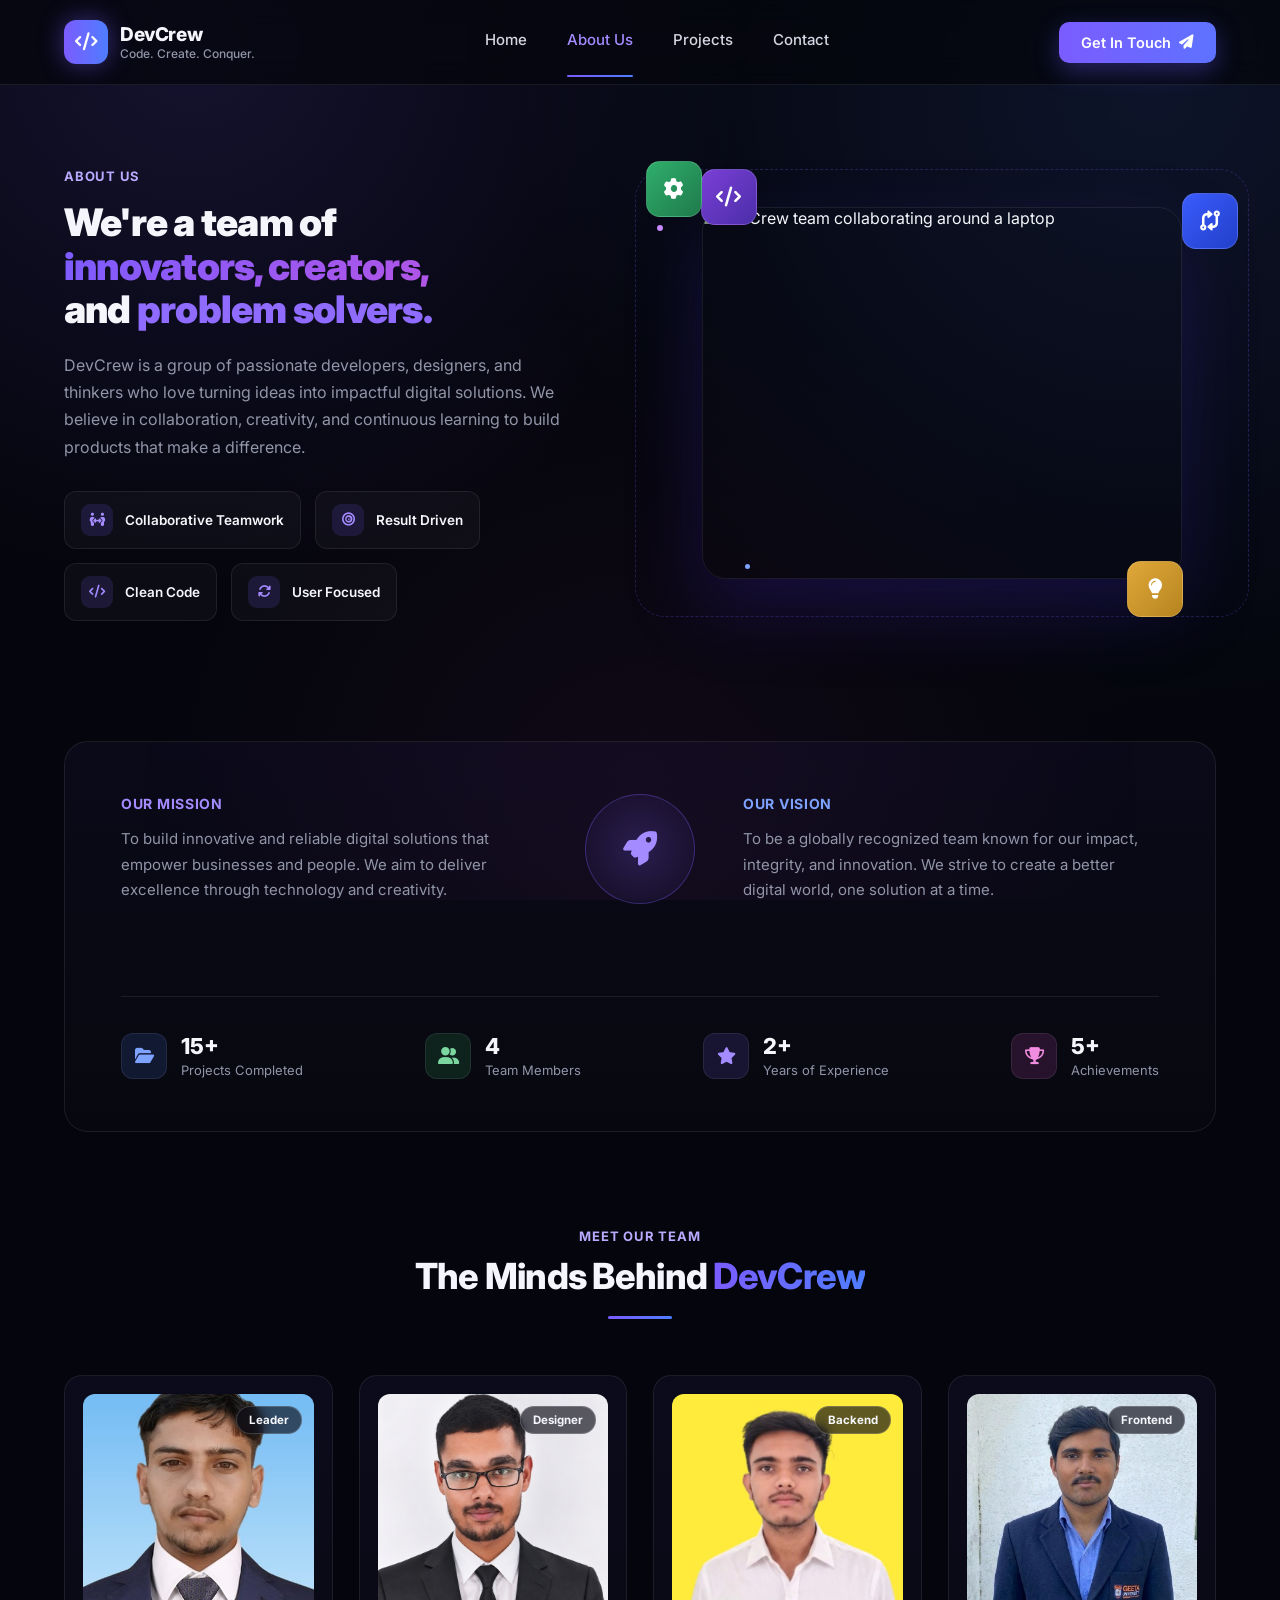
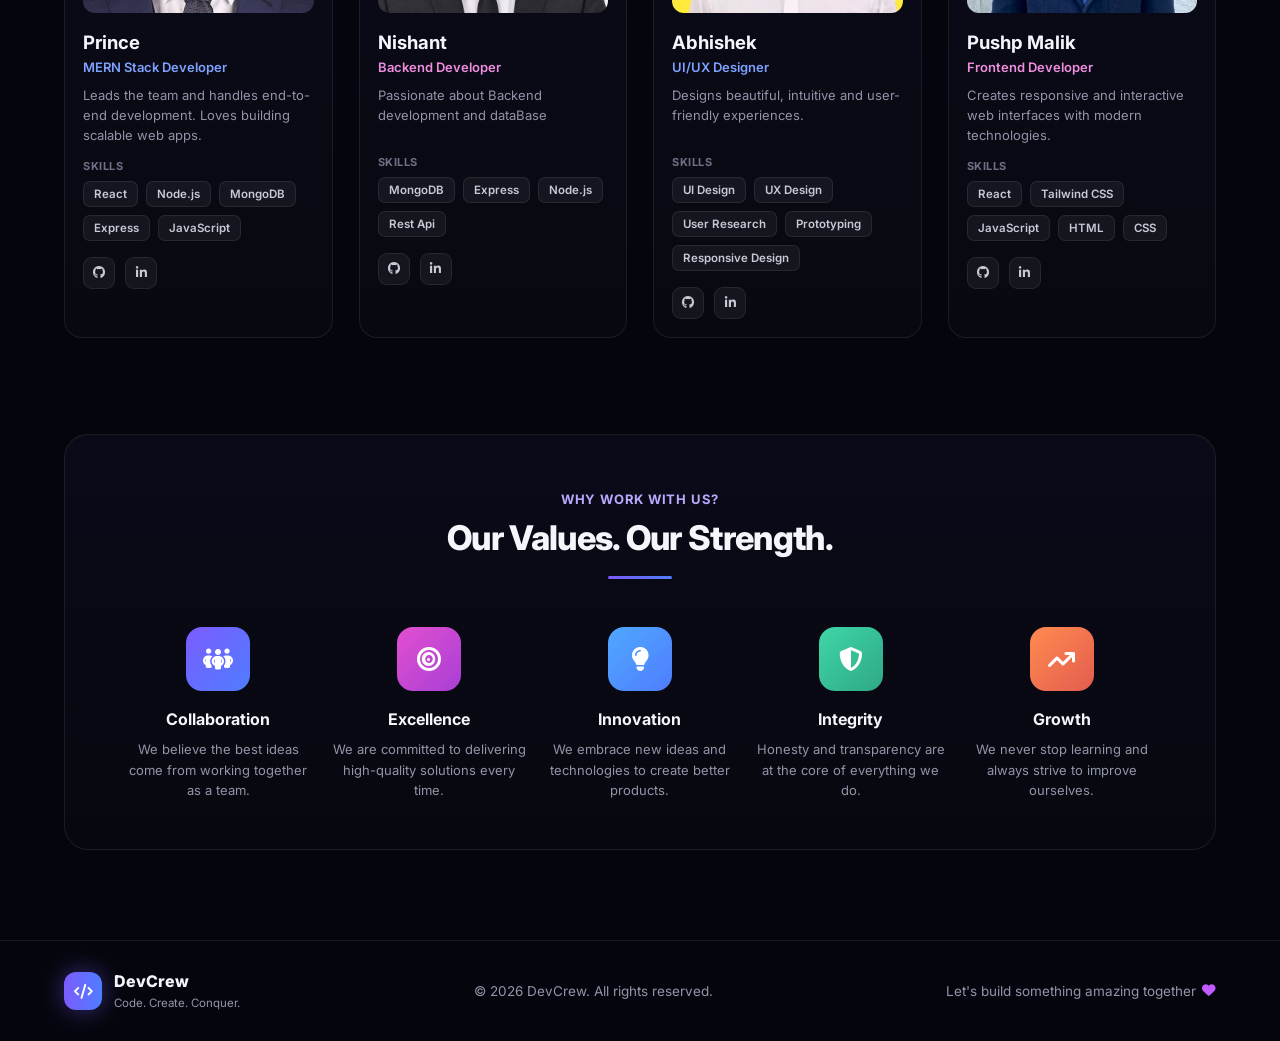
==== pages/about.html @ 52e46290 "about page" ====
<!DOCTYPE html>
<html lang="en">

<head>
    <meta charset="UTF-8">
    <meta name="viewport" content="width=device-width, initial-scale=1.0">
    <title>About Us — DevCrew</title>
    <link rel="preconnect" href="https://fonts.googleapis.com">
    <link href="https://fonts.googleapis.com/css2?family=Inter:wght@400;500;600;700;800;900&display=swap"
        rel="stylesheet">
    <link rel="stylesheet" href="https://cdnjs.cloudflare.com/ajax/libs/font-awesome/6.5.1/css/all.min.css">
    <link rel="stylesheet" href="../css/about.css">
</head>

<body>

    <header id="siteHeader">
        <div class="nav">
            <div class="brand">
                <div class="brand-icon"><i class="fa-solid fa-code"></i></div>
                <div class="brand-text">
                    <h1>DevCrew</h1>
                    <span>Code. Create. Conquer.</span>
                </div>
            </div>

            <nav class="nav-links" id="navLinks">
                <a href="/">Home</a>
                <a href="./about.html" class="active">About Us</a>
                <a href="./project.html">Projects</a>
                <a href="./contact.html">Contact</a>
            </nav>

            <button class="btn btn-primary desktop-cta">Get In Touch <i class="fa-solid fa-paper-plane"></i></button>
            <button class="nav-toggle" id="navToggle" aria-label="Toggle navigation" aria-expanded="false">
                <i class="fa-solid fa-bars"></i>
            </button>
        </div>
    </header>

    <!-- ===== About Hero ===== -->
    <section class="about-hero">
        <div class="about-copy fade-up" style="animation-delay:.05s">
            <span class="eyebrow">ABOUT US</span>
            <h2>We're a team of<br><span class="grad-text">innovators, creators,</span><br>and <span
                    class="violet">problem solvers.</span></h2>
            <p>DevCrew is a group of passionate developers, designers, and thinkers who love turning ideas into
                impactful digital solutions. We believe in collaboration, creativity, and continuous learning to build
                products that make a difference.</p>

            <div class="pill-row">
                <div class="pill"><span class="pill-icon"><i class="fa-solid fa-people-arrows"></i></span>Collaborative
                    Teamwork</div>
                <div class="pill"><span class="pill-icon"><i class="fa-solid fa-bullseye"></i></span>Result Driven</div>
                <div class="pill"><span class="pill-icon"><i class="fa-solid fa-code"></i></span>Clean Code</div>
                <div class="pill"><span class="pill-icon"><i class="fa-solid fa-arrows-rotate"></i></span>User Focused
                </div>
            </div>
        </div>

        <div class="about-photo-wrap fade-up" style="animation-delay:.2s">
            <div class="dash-orbit"></div>
            <span class="spark s1"></span><span class="spark s2"></span>

            <div class="float-icon fi1"><i class="fa-solid fa-code"></i></div>
            <div class="float-icon fi2"><i class="fa-solid fa-code-compare"></i></div>
            <div class="float-icon fi3"><i class="fa-solid fa-gear"></i></div>
            <div class="float-icon fi4"><i class="fa-solid fa-lightbulb"></i></div>

            <div class="about-photo">
                <img src="https://images.unsplash.com/photo-1522071820081-009f0129c71c?w=900&h=700&fit=crop&q=80"
                    alt="DevCrew team collaborating around a laptop">
            </div>
        </div>
    </section>

    <!-- ===== Mission / Vision ===== -->
    <section class="mv-panel fade-up" style="animation-delay:.1s">
        <div class="mv-inner">
            <div class="mv-col">
                <h3>OUR MISSION</h3>
                <p>To build innovative and reliable digital solutions that empower businesses and people. We aim to
                    deliver excellence through technology and creativity.</p>
            </div>

            <div class="rocket-badge"><i class="fa-solid fa-rocket"></i></div>

            <div class="mv-col right">
                <h3>OUR VISION</h3>
                <p>To be a globally recognized team known for our impact, integrity, and innovation. We strive to create
                    a better digital world, one solution at a time.</p>
            </div>

            <div class="stats-bar" style="grid-column:1/-1;">
                <div class="stat">
                    <div class="stat-icon i1"><i class="fa-solid fa-folder-open"></i></div>
                    <div><b>15+</b><span>Projects Completed</span></div>
                </div>
                <div class="stat">
                    <div class="stat-icon i2"><i class="fa-solid fa-user-group"></i></div>
                    <div><b>4</b><span>Team Members</span></div>
                </div>
                <div class="stat">
                    <div class="stat-icon i3"><i class="fa-solid fa-star"></i></div>
                    <div><b>2+</b><span>Years of Experience</span></div>
                </div>
                <div class="stat">
                    <div class="stat-icon i4"><i class="fa-solid fa-trophy"></i></div>
                    <div><b>5+</b><span>Achievements</span></div>
                </div>
            </div>
        </div>
    </section>

    <!-- ===== Team ===== -->
    <section class="team-section" id="team">
        <div class="team-header">
            <span class="eyebrow">MEET OUR TEAM</span>
            <h3>The Minds Behind <span class="grad-text">DevCrew</span></h3>
            <div class="underline"></div>
        </div>

        <div class="team-grid">
            <div class="card">
                <div class="card-photo">
                    <img src="../assets/images/Prince.jpeg" alt="Prince " loading="lazy">
                    <span class="badge">Leader</span>
                </div>
                <h4>Prince</h4>
                <span class="role blue">MERN Stack Developer</span>
                <p>Leads the team and handles end-to-end development. Loves building scalable web apps.</p>
                <div class="skills-label">Skills</div>
                <div class="skill-tags">
                    <span class="tag">React</span><span class="tag">Node.js</span><span class="tag">MongoDB</span>
                    <span class="tag">Express</span><span class="tag">JavaScript</span>
                </div>
                <div class="socials">
                    <a class="social" href="#" aria-label="GitHub"><i class="fa-brands fa-github"></i></a>
                    <a class="social" href="#" aria-label="LinkedIn"><i class="fa-brands fa-linkedin-in"></i></a>
                </div>
            </div>

            <div class="card">
                <div class="card-photo">
                    <img src="../assets/images/Nishant.png" alt="Nishant" loading="lazy">
                    <span class="badge">Designer</span>
                </div>
                <h4>Nishant</h4>
                <span class="role pink">Backend Developer</span>
                <p>Passionate about Backend development and dataBase</p>
                <div class="skills-label">Skills</div>
                <div class="skill-tags">
                    <span class="tag">MongoDB</span><span class="tag">Express</span><span class="tag">Node.js</span>
                    <span class="tag">Rest Api</span>
                </div>
                <div class="socials">
                    <a class="social" href="#" aria-label="GitHub"><i class="fa-brands fa-github"></i></a>
                    <a class="social" href="#" aria-label="LinkedIn"><i class="fa-brands fa-linkedin-in"></i></a>
                </div>
            </div>

            <div class="card">
                <div class="card-photo">
                    <img src="../assets/images/Abhishek.jpg" alt="Abhishek" loading="lazy">
                    <span class="badge">Backend</span>
                </div>
                <h4>Abhishek</h4>
                <span class="role blue">UI/UX Designer</span>
                <p>Designs beautiful, intuitive and user-friendly experiences.</p>
                <div class="skills-label">Skills</div>
                <div class="skill-tags">
                    <span class="tag">UI Design</span><span class="tag">UX Design</span><span class="tag">User
                        Research</span>
                    <span class="tag">Prototyping</span><span class="tag">Responsive Design</span>
                </div>
                <div class="socials">
                    <a class="social" href="#" aria-label="GitHub"><i class="fa-brands fa-github"></i></a>
                    <a class="social" href="#" aria-label="LinkedIn"><i class="fa-brands fa-linkedin-in"></i></a>
                </div>
            </div>

            <div class="card">
                <div class="card-photo">
                    <img src="../assets/images/Pushp.jpg" alt="Pushp" loading="lazy">
                    <span class="badge">Frontend</span>
                </div>
                <h4>Pushp Malik</h4>
                <span class="role pink">Frontend Developer</span>
                <p>Creates responsive and interactive web interfaces with modern technologies.</p>
                <div class="skills-label">Skills</div>
                <div class="skill-tags">
                    <span class="tag">React</span><span class="tag">Tailwind CSS</span><span
                        class="tag">JavaScript</span>
                    <span class="tag">HTML</span><span class="tag">CSS</span>
                </div>
                <div class="socials">
                    <a class="social" href="#" aria-label="GitHub"><i class="fa-brands fa-github"></i></a>
                    <a class="social" href="#" aria-label="LinkedIn"><i class="fa-brands fa-linkedin-in"></i></a>
                </div>
            </div>
        </div>
    </section>

    <!-- ===== Values ===== -->
    <section class="values-section fade-up" style="animation-delay:.1s">
        <div class="values-inner">
            <div class="values-header">
                <span class="eyebrow">WHY WORK WITH US?</span>
                <h3>Our Values. Our Strength.</h3>
                <div class="underline"></div>
            </div>

            <div class="values-grid">
                <div class="value">
                    <div class="value-icon v1"><i class="fa-solid fa-people-group"></i></div>
                    <h4>Collaboration</h4>
                    <p>We believe the best ideas come from working together as a team.</p>
                </div>
                <div class="value">
                    <div class="value-icon v2"><i class="fa-solid fa-bullseye"></i></div>
                    <h4>Excellence</h4>
                    <p>We are committed to delivering high-quality solutions every time.</p>
                </div>
                <div class="value">
                    <div class="value-icon v3"><i class="fa-solid fa-lightbulb"></i></div>
                    <h4>Innovation</h4>
                    <p>We embrace new ideas and technologies to create better products.</p>
                </div>
                <div class="value">
                    <div class="value-icon v4"><i class="fa-solid fa-shield-halved"></i></div>
                    <h4>Integrity</h4>
                    <p>Honesty and transparency are at the core of everything we do.</p>
                </div>
                <div class="value">
                    <div class="value-icon v5"><i class="fa-solid fa-arrow-trend-up"></i></div>
                    <h4>Growth</h4>
                    <p>We never stop learning and always strive to improve ourselves.</p>
                </div>
            </div>
        </div>
    </section>

    <footer>
        <div class="footer-inner">
            <div class="footer-brand">
                <div class="brand-icon"><i class="fa-solid fa-code"></i></div>
                <div>
                    <h5>DevCrew</h5>
                    <span>Code. Create. Conquer.</span>
                </div>
            </div>
            <div class="footer-mid">© 2026 DevCrew. All rights reserved.</div>
            <div class="footer-right">Let's build something amazing together <i class="fa-solid fa-heart"></i></div>
        </div>
    </footer>

    <script>
        const navToggle = document.getElementById('navToggle');
        const navLinks = document.getElementById('navLinks');
        navToggle.addEventListener('click', () => {
            const isOpen = navLinks.classList.toggle('open');
            navToggle.setAttribute('aria-expanded', isOpen);
            navToggle.innerHTML = isOpen ? '<i class="fa-solid fa-xmark"></i>' : '<i class="fa-solid fa-bars"></i>';
        });
        navLinks.querySelectorAll('a').forEach(link => {
            link.addEventListener('click', () => {
                navLinks.classList.remove('open');
                navToggle.setAttribute('aria-expanded', false);
                navToggle.innerHTML = '<i class="fa-solid fa-bars"></i>';
            });
        });

        const header = document.getElementById('siteHeader');
        window.addEventListener('scroll', () => {
            header.classList.toggle('scrolled', window.scrollY > 10);
        });
    </script>

</body>

</html>
---- css/about.css ----
/* =========================================================
   DevCrew — About Us Page Stylesheet
   Includes: base styles, animations, transitions, hover, responsive
   ========================================================= */

:root{
  --bg:#05060d;
  --panel:#0d0f1c;
  --panel-2:#10121f;
  --panel-border:rgba(255,255,255,0.08);
  --text:#f5f6fb;
  --muted:#9195a8;
  --violet:#7b5cff;
  --blue:#4f7dff;
  --pink:#e34fd0;
  --grad: linear-gradient(90deg, var(--violet), var(--blue));
  --grad-2: linear-gradient(135deg, var(--violet), var(--pink));
  --ease: cubic-bezier(.22,.9,.36,1);
}

*{box-sizing:border-box; margin:0; padding:0;}
html{scroll-behavior:smooth;}
body{
  background:var(--bg);
  color:var(--text);
  font-family:'Inter', system-ui, -apple-system, sans-serif;
  overflow-x:hidden;
}
a{color:inherit; text-decoration:none;}
img{max-width:100%; display:block;}
button{font-family:inherit; cursor:pointer;}
ul{list-style:none;}

body::before{
  content:"";
  position:fixed; inset:0;
  background:
    radial-gradient(circle at 15% 5%, rgba(123,92,255,0.14), transparent 40%),
    radial-gradient(circle at 90% 10%, rgba(79,125,255,0.12), transparent 45%),
    radial-gradient(circle at 50% 90%, rgba(227,79,208,0.05), transparent 50%);
  pointer-events:none;
  z-index:0;
}

/* ---------- Fade-in keyframes ---------- */
@keyframes fadeUp{
  from{ opacity:0; transform:translateY(20px); }
  to{ opacity:1; transform:translateY(0); }
}
@keyframes fadeIn{
  from{ opacity:0; }
  to{ opacity:1; }
}
@keyframes spin{
  from{ transform:rotate(0deg); }
  to{ transform:rotate(360deg); }
}
@keyframes floaty{
  0%,100%{ transform:translateY(0); }
  50%{ transform:translateY(-10px); }
}
@keyframes pulseRing{
  0%{ box-shadow:0 0 0 0 rgba(123,92,255,0.45); }
  70%{ box-shadow:0 0 0 22px rgba(123,92,255,0); }
  100%{ box-shadow:0 0 0 0 rgba(123,92,255,0); }
}
@keyframes twinkle{
  0%,100%{ opacity:.3; transform:scale(.8); }
  50%{ opacity:1; transform:scale(1.2); }
}

.fade-up{ opacity:0; animation:fadeUp .7s var(--ease) forwards; }

/* ---------- Header ---------- */
header{
  position:sticky; top:0; z-index:50;
  background:rgba(5,6,13,0.75);
  backdrop-filter:blur(14px);
  -webkit-backdrop-filter:blur(14px);
  border-bottom:1px solid var(--panel-border);
  transition:background .3s var(--ease), box-shadow .3s var(--ease);
}
header.scrolled{
  background:rgba(5,6,13,0.92);
  box-shadow:0 8px 30px rgba(0,0,0,0.35);
}
.nav{
  display:flex; align-items:center; justify-content:space-between;
  padding:20px 64px;
  max-width:1440px; margin:0 auto;
}
.brand{display:flex; align-items:center; gap:12px;}
.brand-icon{
  width:44px; height:44px; border-radius:12px;
  background:var(--grad);
  display:flex; align-items:center; justify-content:center;
  font-size:18px; color:#fff;
  box-shadow:0 0 24px rgba(123,92,255,0.45);
  transition:transform .35s var(--ease), box-shadow .35s var(--ease);
}
.brand:hover .brand-icon{ transform:rotate(-8deg) scale(1.06); box-shadow:0 0 32px rgba(123,92,255,0.65); }
.brand-text h1{font-size:19px; font-weight:800; letter-spacing:-0.02em;}
.brand-text span{display:block; font-size:12px; color:var(--muted); font-weight:500;}

.nav-links{ display:flex; align-items:center; gap:40px; font-size:15px; font-weight:500; color:#d5d6e2; }
.nav-links a{ position:relative; padding-bottom:6px; transition:color .25s var(--ease); }
.nav-links a::after{
  content:""; position:absolute; left:0; right:0; bottom:-22px; height:2px;
  background:var(--grad); border-radius:2px;
  transform:scaleX(0); transform-origin:left;
  transition:transform .3s var(--ease);
}
.nav-links a:hover{color:#fff;}
.nav-links a:hover::after{transform:scaleX(1);}
.nav-links a.active{color:#a48bff;}
.nav-links a.active::after{transform:scaleX(1);}

.btn{
  display:inline-flex; align-items:center; gap:8px;
  font-weight:600; font-size:14.5px;
  padding:12px 22px; border-radius:10px;
  border:none;
  transition:transform .25s var(--ease), box-shadow .25s var(--ease), background .25s var(--ease), border-color .25s var(--ease);
}
.btn-primary{
  background:var(--grad); color:#fff;
  box-shadow:0 8px 24px rgba(99,90,255,0.35);
  background-size:150% 100%; background-position:0% 0%;
}
.btn-primary:hover{ transform:translateY(-2px); box-shadow:0 12px 28px rgba(99,90,255,0.5); background-position:100% 0%; }
.btn-primary:active{ transform:translateY(0) scale(.98); }
.btn-primary i{ transition:transform .25s var(--ease); }
.btn-primary:hover i{ transform:translate(3px,-2px); }

.nav-toggle{
  display:none; width:42px; height:42px; border-radius:10px;
  border:1px solid var(--panel-border); background:rgba(255,255,255,0.04);
  align-items:center; justify-content:center; font-size:18px; color:#fff;
  transition:background .2s var(--ease);
}
.nav-toggle:hover{background:rgba(255,255,255,0.09);}

/* ---------- Section shell ---------- */
.wrap{max-width:1440px; margin:0 auto; padding:0 64px; position:relative; z-index:1;}
.eyebrow{
  display:inline-flex; align-items:center; gap:8px;
  font-size:13px; font-weight:700; letter-spacing:0.06em;
  color:#b9a9ff;
}

/* ---------- About hero ---------- */
.about-hero{
  padding:80px 64px 60px;
  max-width:1440px; margin:0 auto;
  display:grid; grid-template-columns:1fr 1fr;
  gap:56px; align-items:center;
  position:relative; z-index:1;
}
.about-copy h2{
  font-size:44px; line-height:1.15; font-weight:900; letter-spacing:-0.02em;
  margin:16px 0 20px;
}
.about-copy h2 .violet{color:#8f6bff;}
.about-copy h2 .grad-text{
  background:var(--grad-2); -webkit-background-clip:text; background-clip:text; color:transparent;
  background-size:200% auto; animation:gradShift 6s ease-in-out infinite;
}
@keyframes gradShift{ 0%,100%{background-position:0% 50%;} 50%{background-position:100% 50%;} }
.about-copy p{ color:var(--muted); font-size:16px; line-height:1.7; max-width:520px; margin-bottom:30px; }

.pill-row{ display:flex; flex-wrap:wrap; gap:14px; }
.pill{
  display:flex; align-items:center; gap:12px;
  padding:12px 16px; border-radius:12px;
  background:rgba(255,255,255,0.03);
  border:1px solid var(--panel-border);
  font-size:13.5px; font-weight:600;
  transition:transform .3s var(--ease), border-color .3s var(--ease), background .3s var(--ease);
}
.pill:hover{ transform:translateY(-4px); border-color:rgba(123,92,255,0.4); background:rgba(123,92,255,0.08); }
.pill-icon{
  width:32px; height:32px; border-radius:9px;
  background:rgba(123,92,255,0.15); color:#a48bff;
  display:flex; align-items:center; justify-content:center; font-size:13px;
  flex-shrink:0;
}

/* About photo */
.about-photo-wrap{ position:relative; display:flex; align-items:center; justify-content:center; min-height:400px; }
.about-photo{
  position:relative; width:100%; max-width:480px;
  border-radius:24px; overflow:hidden;
  border:1px solid var(--panel-border);
  box-shadow:0 30px 70px rgba(50,30,140,0.35);
}
.about-photo img{ width:100%; height:100%; object-fit:cover; display:block; aspect-ratio:4/3.1; }
.dash-orbit{
  position:absolute; inset:-6%;
  border:1.5px dashed rgba(123,92,255,0.25);
  border-radius:30px;
  animation:spin 60s linear infinite;
  pointer-events:none;
}

.float-icon{
  position:absolute; width:56px; height:56px; border-radius:14px;
  display:flex; align-items:center; justify-content:center;
  font-size:20px; color:#fff;
  border:1px solid rgba(255,255,255,0.14);
  animation:floaty 4.5s ease-in-out infinite;
  z-index:3;
  transition:transform .3s var(--ease), box-shadow .3s var(--ease);
}
.float-icon:hover{ transform:scale(1.14) !important; box-shadow:0 12px 26px rgba(0,0,0,0.4); }
.float-icon.fi1{ top:-6%; left:6%; background:linear-gradient(135deg,#7b3fd6,#4a2ea8); animation-delay:0s;}
.float-icon.fi2{ top:0%; right:-4%; background:linear-gradient(135deg,#3b5bfd,#2140c9); animation-delay:.6s;}
.float-icon.fi3{ top:-8%; left:-4%; background:linear-gradient(135deg,#2fae6b,#1f7a4c); animation-delay:1.2s;}
.float-icon.fi4{ bottom:-6%; right:6%; background:linear-gradient(135deg,#e0a83a,#b6841f); animation-delay:1.8s;}
.spark{ position:absolute; border-radius:50%; background:#c98bff; animation:twinkle 2.4s ease-in-out infinite; }
.spark.s1{ width:6px; height:6px; top:8%; left:-2%; animation-delay:0s; }
.spark.s2{ width:5px; height:5px; bottom:6%; left:14%; background:#7ea2ff; animation-delay:.7s; }

/* ---------- Mission / Vision panel ---------- */
.mv-panel{
  max-width:1440px; margin:60px auto 0; padding:0 64px;
  position:relative; z-index:1;
}
.mv-inner{
  background:linear-gradient(180deg, rgba(123,92,255,0.05), rgba(255,255,255,0.01));
  border:1px solid var(--panel-border);
  border-radius:24px;
  padding:52px 56px;
  display:grid; grid-template-columns:1fr auto 1fr; gap:48px; align-items:center;
}
.mv-col h3{ font-size:14px; font-weight:700; letter-spacing:0.05em; color:#a48bff; margin-bottom:14px; }
.mv-col.right h3{ color:#7ea2ff; }
.mv-col p{ color:var(--muted); font-size:15px; line-height:1.7; }
.mv-col.right{ text-align:left; }

.rocket-badge{
  width:110px; height:110px; border-radius:50%;
  display:flex; align-items:center; justify-content:center;
  background:radial-gradient(circle, rgba(123,92,255,0.22), rgba(123,92,255,0.02));
  border:1px solid rgba(123,92,255,0.35);
  font-size:34px; color:#a48bff;
  position:relative;
  animation:pulseRing 2.6s ease-in-out infinite;
}
.rocket-badge i{ animation:floaty 3s ease-in-out infinite; display:inline-block; }

/* Stats bar inside panel */
.stats-bar{
  margin-top:44px; padding-top:36px;
  border-top:1px solid var(--panel-border);
  display:flex; justify-content:space-between; flex-wrap:wrap; gap:24px;
}
.stat{ display:flex; align-items:center; gap:14px; transition:transform .3s var(--ease); }
.stat:hover{ transform:translateY(-3px); }
.stat-icon{
  width:46px; height:46px; border-radius:12px;
  display:flex; align-items:center; justify-content:center; font-size:17px;
  border:1px solid var(--panel-border);
  transition:transform .3s var(--ease);
}
.stat:hover .stat-icon{ transform:scale(1.08) rotate(-4deg); }
.stat-icon.i1{background:rgba(79,125,255,0.14); color:#7ea2ff;}
.stat-icon.i2{background:rgba(60,190,110,0.14); color:#7bd6a0;}
.stat-icon.i3{background:rgba(123,92,255,0.14); color:#a48bff;}
.stat-icon.i4{background:rgba(227,79,208,0.14); color:#f08de0;}
.stat b{ font-size:22px; font-weight:800; display:block; }
.stat span{ font-size:13px; color:var(--muted); }

/* ---------- Team section ---------- */
.team-section{ padding:96px 64px 40px; max-width:1440px; margin:0 auto; position:relative; z-index:1; }
.team-header{ text-align:center; margin-bottom:56px; }
.team-header .eyebrow{ display:block; margin-bottom:10px; }
.team-header h3{ font-size:36px; font-weight:800; letter-spacing:-0.02em; }
.team-header h3 .grad-text{
  background:var(--grad); -webkit-background-clip:text; background-clip:text; color:transparent;
}
.underline{ width:64px; height:3px; background:var(--grad); border-radius:2px; margin:18px auto 0; transition:width .4s var(--ease); }
.team-header:hover .underline{ width:96px; }

.team-grid{ display:grid; grid-template-columns:repeat(4,1fr); gap:26px; }
.card{
  position:relative;
  background:linear-gradient(180deg, rgba(123,92,255,0.06), rgba(255,255,255,0.015));
  border:1px solid var(--panel-border);
  border-radius:18px; padding:18px;
  transition:transform .35s var(--ease), border-color .35s var(--ease), box-shadow .35s var(--ease);
  opacity:0; animation:fadeUp .7s var(--ease) forwards;
}
.card:nth-child(1){animation-delay:.05s;}
.card:nth-child(2){animation-delay:.15s;}
.card:nth-child(3){animation-delay:.25s;}
.card:nth-child(4){animation-delay:.35s;}
.card:hover{ transform:translateY(-8px); border-color:rgba(123,92,255,0.4); box-shadow:0 20px 40px rgba(60,40,160,0.25); }

.card-photo{ width:100%; aspect-ratio:1/0.95; border-radius:12px; overflow:hidden; margin-bottom:18px; position:relative; background:#1a1c2e; }
.card-photo img{ width:100%; height:100%; object-fit:cover; transition:transform .5s var(--ease); }
.card:hover .card-photo img{ transform:scale(1.08); }
.badge{
  position:absolute; top:12px; right:12px;
  padding:6px 12px; border-radius:20px;
  font-size:11.5px; font-weight:700;
  background:rgba(10,10,20,0.65);
  backdrop-filter:blur(6px);
  border:1px solid rgba(255,255,255,0.18);
}

.card h4{ font-size:18.5px; font-weight:700; margin-bottom:3px; }
.role{ font-size:13px; font-weight:600; margin-bottom:10px; display:inline-block; }
.role.blue{ color:#7ea2ff; }
.role.pink{ color:#f08de0; }
.card p{ font-size:13px; color:var(--muted); line-height:1.55; margin-bottom:14px; min-height:56px; }

.skills-label{ font-size:11px; font-weight:700; letter-spacing:0.05em; color:#6d7186; margin-bottom:8px; text-transform:uppercase; }
.skill-tags{ display:flex; flex-wrap:wrap; gap:8px; margin-bottom:16px; }
.tag{
  font-size:11.5px; font-weight:600; padding:5px 10px; border-radius:7px;
  background:rgba(255,255,255,0.05); border:1px solid var(--panel-border); color:#c7c9d6;
  transition:background .25s var(--ease), border-color .25s var(--ease), transform .2s var(--ease);
}
.tag:hover{ background:rgba(123,92,255,0.15); border-color:rgba(123,92,255,0.4); transform:translateY(-2px); }

.socials{ display:flex; gap:10px; }
.social{
  width:32px; height:32px; border-radius:9px;
  background:rgba(255,255,255,0.05); border:1px solid var(--panel-border);
  display:flex; align-items:center; justify-content:center; font-size:12.5px; color:#c7c9d6;
  transition:background .25s var(--ease), color .25s var(--ease), transform .25s var(--ease);
}
.social:hover{ background:var(--grad); color:#fff; transform:translateY(-3px); }

/* ---------- Values section ---------- */
.values-section{ max-width:1440px; margin:56px auto 90px; padding:0 64px; position:relative; z-index:1; }
.values-inner{
  background:linear-gradient(180deg, rgba(123,92,255,0.05), rgba(255,255,255,0.01));
  border:1px solid var(--panel-border); border-radius:24px;
  padding:56px 56px 48px;
}
.values-header{ text-align:center; margin-bottom:48px; }
.values-header .eyebrow{ display:block; margin-bottom:10px; }
.values-header h3{ font-size:34px; font-weight:800; letter-spacing:-0.02em; }

.values-grid{ display:grid; grid-template-columns:repeat(5,1fr); gap:24px; }
.value{ text-align:center; transition:transform .3s var(--ease); }
.value:hover{ transform:translateY(-6px); }
.value-icon{
  width:64px; height:64px; border-radius:16px; margin:0 auto 18px;
  display:flex; align-items:center; justify-content:center; font-size:24px; color:#fff;
  transition:transform .35s var(--ease), box-shadow .35s var(--ease);
}
.value:hover .value-icon{ transform:scale(1.1) rotate(-6deg); }
.value-icon.v1{ background:linear-gradient(135deg,#7b5cff,#4f7dff); }
.value-icon.v2{ background:linear-gradient(135deg,#e34fd0,#a83fd6); }
.value-icon.v3{ background:linear-gradient(135deg,#4fa8ff,#4f7dff); }
.value-icon.v4{ background:linear-gradient(135deg,#3fd6a8,#2fa885); }
.value-icon.v5{ background:linear-gradient(135deg,#ff8b4f,#e35c4f); }
.value h4{ font-size:16px; font-weight:700; margin-bottom:10px; }
.value p{ font-size:13px; color:var(--muted); line-height:1.6; }

/* ---------- Footer ---------- */
footer{ border-top:1px solid var(--panel-border); padding:30px 64px; position:relative; z-index:1; }
.footer-inner{ max-width:1440px; margin:0 auto; display:flex; align-items:center; justify-content:space-between; flex-wrap:wrap; gap:16px; }
.footer-brand{ display:flex; align-items:center; gap:12px; }
.footer-brand .brand-icon{ width:38px; height:38px; font-size:15px; }
.footer-brand h5{ font-size:16px; font-weight:800; }
.footer-brand span{ font-size:11.5px; color:var(--muted); }
.footer-mid{ font-size:13.5px; color:var(--muted); }
.footer-right{ font-size:13.5px; color:var(--muted); display:flex; align-items:center; gap:6px; }
.footer-right i{ color:#c15bff; display:inline-block; animation:heartbeat 1.6s ease-in-out infinite; }
@keyframes heartbeat{ 0%,100%{transform:scale(1);} 50%{transform:scale(1.25);} }

/* ---------- Accessibility ---------- */
a:focus-visible, button:focus-visible{ outline:2px solid var(--blue); outline-offset:3px; border-radius:6px; }
@media (prefers-reduced-motion: reduce){
  *{ animation-duration:0.001ms !important; animation-iteration-count:1 !important; transition-duration:0.001ms !important; scroll-behavior:auto !important; }
}

/* =========================================================
   RESPONSIVE
   ========================================================= */
@media (max-width:1300px){
  .about-copy h2{ font-size:38px; }
  .values-grid{ grid-template-columns:repeat(5,1fr); gap:16px; }
}

@media (max-width:1150px){
  .nav{ padding:18px 32px; }
  .wrap, .about-hero, .mv-panel, .team-section, .values-section, .footer-inner{ padding-left:32px; padding-right:32px; }

  .nav-links{
    position:absolute; top:100%; left:0; right:0;
    flex-direction:column; align-items:flex-start; gap:0;
    background:rgba(5,6,13,0.98);
    backdrop-filter:blur(14px);
    border-bottom:1px solid var(--panel-border);
    max-height:0; overflow:hidden;
    transition:max-height .4s var(--ease);
  }
  .nav-links.open{ max-height:400px; }
  .nav-links a{ width:100%; padding:16px 32px; border-bottom:1px solid var(--panel-border); }
  .nav-links a::after{ display:none; }
  .nav-toggle{ display:flex; }
  .desktop-cta{ display:none; }

  .about-hero{ grid-template-columns:1fr; padding:56px 32px 40px; gap:40px; }
  .about-photo-wrap{ order:-1; min-height:320px; }

  .mv-inner{ grid-template-columns:1fr; text-align:center; gap:30px; }
  .mv-col.right{ text-align:center; }
  .rocket-badge{ margin:0 auto; }
  .stats-bar{ justify-content:center; text-align:left; }

  .team-grid{ grid-template-columns:repeat(2,1fr); gap:20px; }
  .values-grid{ grid-template-columns:repeat(3,1fr); gap:24px 16px; }
}

@media (max-width:820px){
  .about-copy h2{ font-size:32px; }
  .mv-inner{ padding:40px 32px; }
  .values-inner{ padding:40px 28px; }
  .values-header h3{ font-size:28px; }
  .team-header h3{ font-size:28px; }
}

@media (max-width:640px){
  .nav{ padding:16px 20px; }
  .wrap, .about-hero, .mv-panel, .team-section, .values-section, .footer-inner{ padding-left:20px; padding-right:20px; }
  .brand-text h1{ font-size:17px; }
  .brand-text span{ display:none; }
  .brand-icon{ width:38px; height:38px; font-size:16px; }

  .about-hero{ padding:36px 20px 30px; }
  .about-copy h2{ font-size:27px; margin:12px 0 16px; }
  .about-copy p{ font-size:14.5px; }
  .pill-row{ gap:10px; }
  .pill{ padding:10px 13px; font-size:12.5px; }

  .about-photo-wrap{ min-height:240px; }
  .float-icon{ width:40px; height:40px; font-size:15px; border-radius:11px; }

  .mv-panel{ margin-top:36px; }
  .mv-inner{ padding:32px 20px; border-radius:18px; }
  .rocket-badge{ width:84px; height:84px; font-size:26px; }
  .stats-bar{ flex-direction:column; gap:20px; }
  .stat{ width:100%; }

  .team-section{ padding:64px 20px 20px; }
  .team-header{ margin-bottom:36px; }
  .team-header h3{ font-size:24px; }
  .team-grid{ grid-template-columns:1fr; gap:18px; }

  .values-section{ margin:40px auto 64px; }
  .values-inner{ padding:32px 20px; border-radius:18px; }
  .values-header h3{ font-size:23px; }
  .values-grid{ grid-template-columns:repeat(2,1fr); gap:28px 16px; }

  footer{ padding:24px 20px; }
  .footer-inner{ flex-direction:column; text-align:center; justify-content:center; }
}

@media (max-width:380px){
  .about-copy h2{ font-size:24px; }
  .values-grid{ grid-template-columns:1fr; }
}
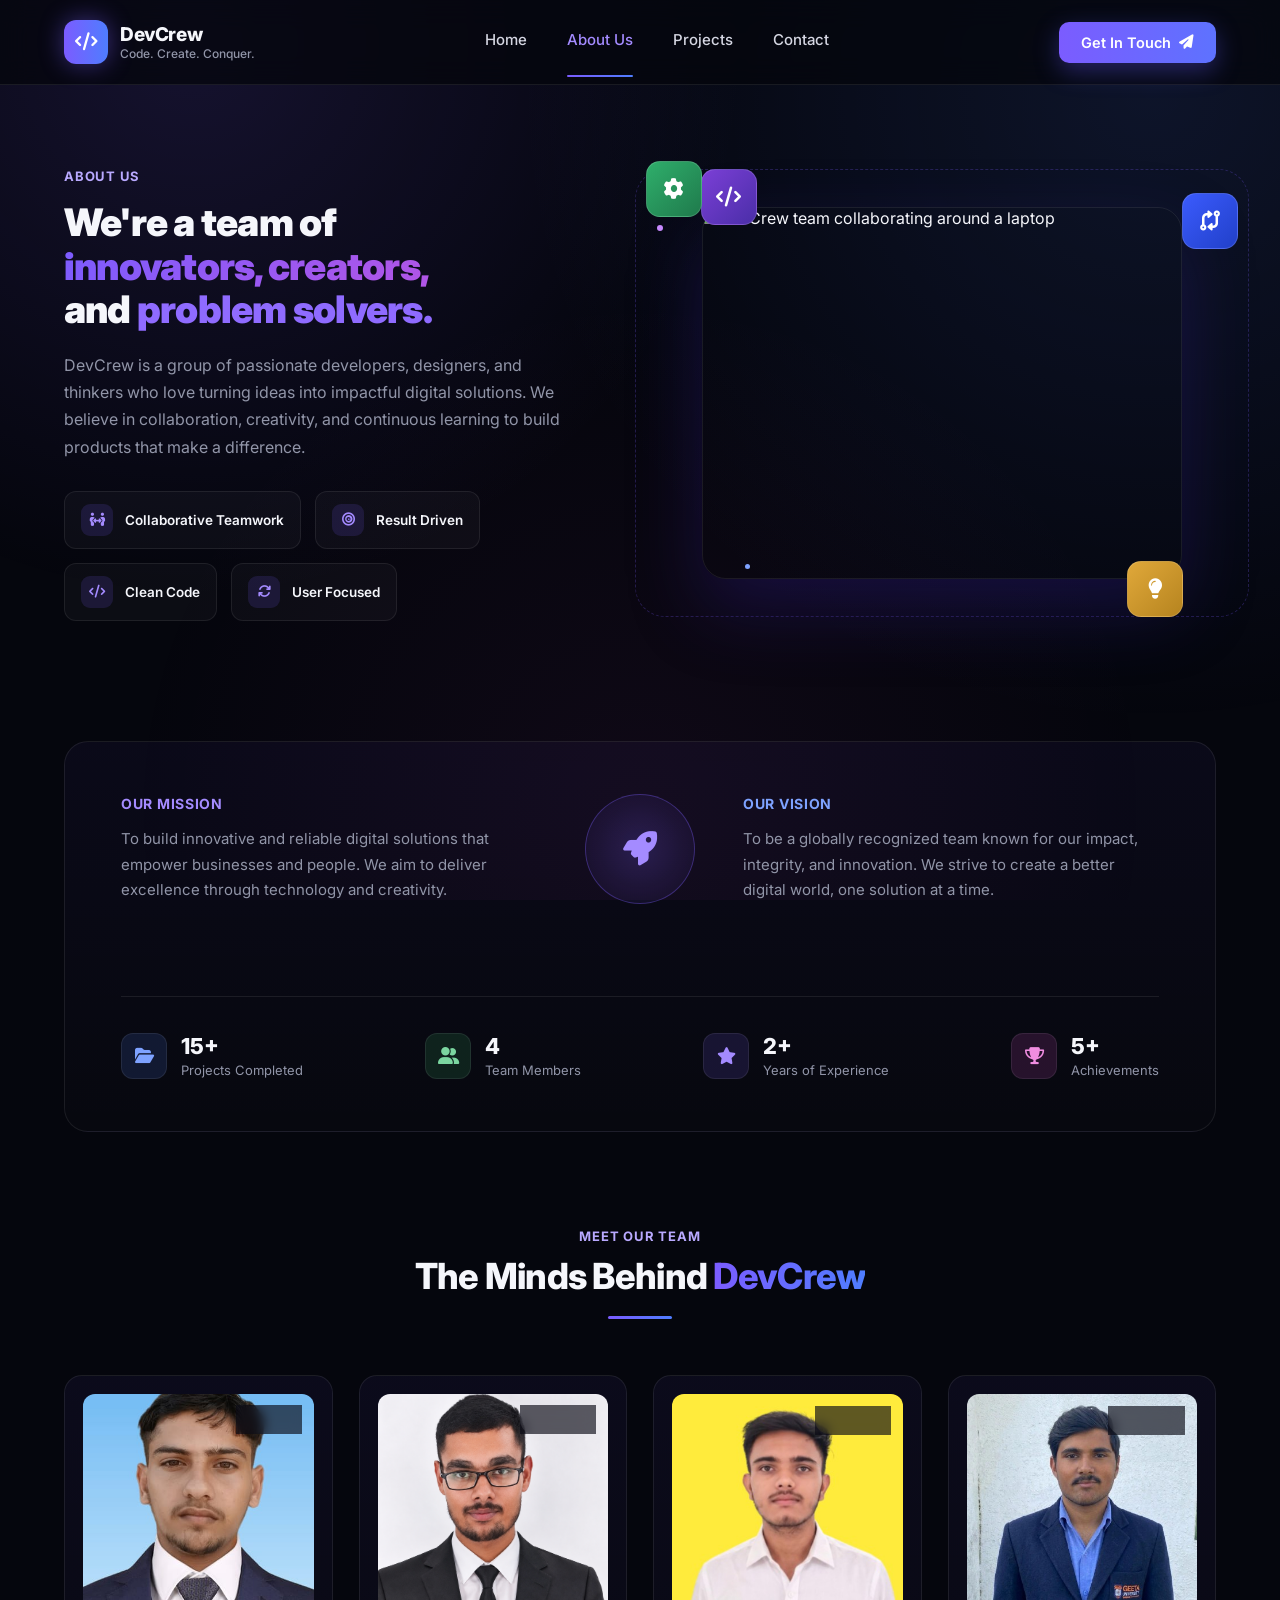
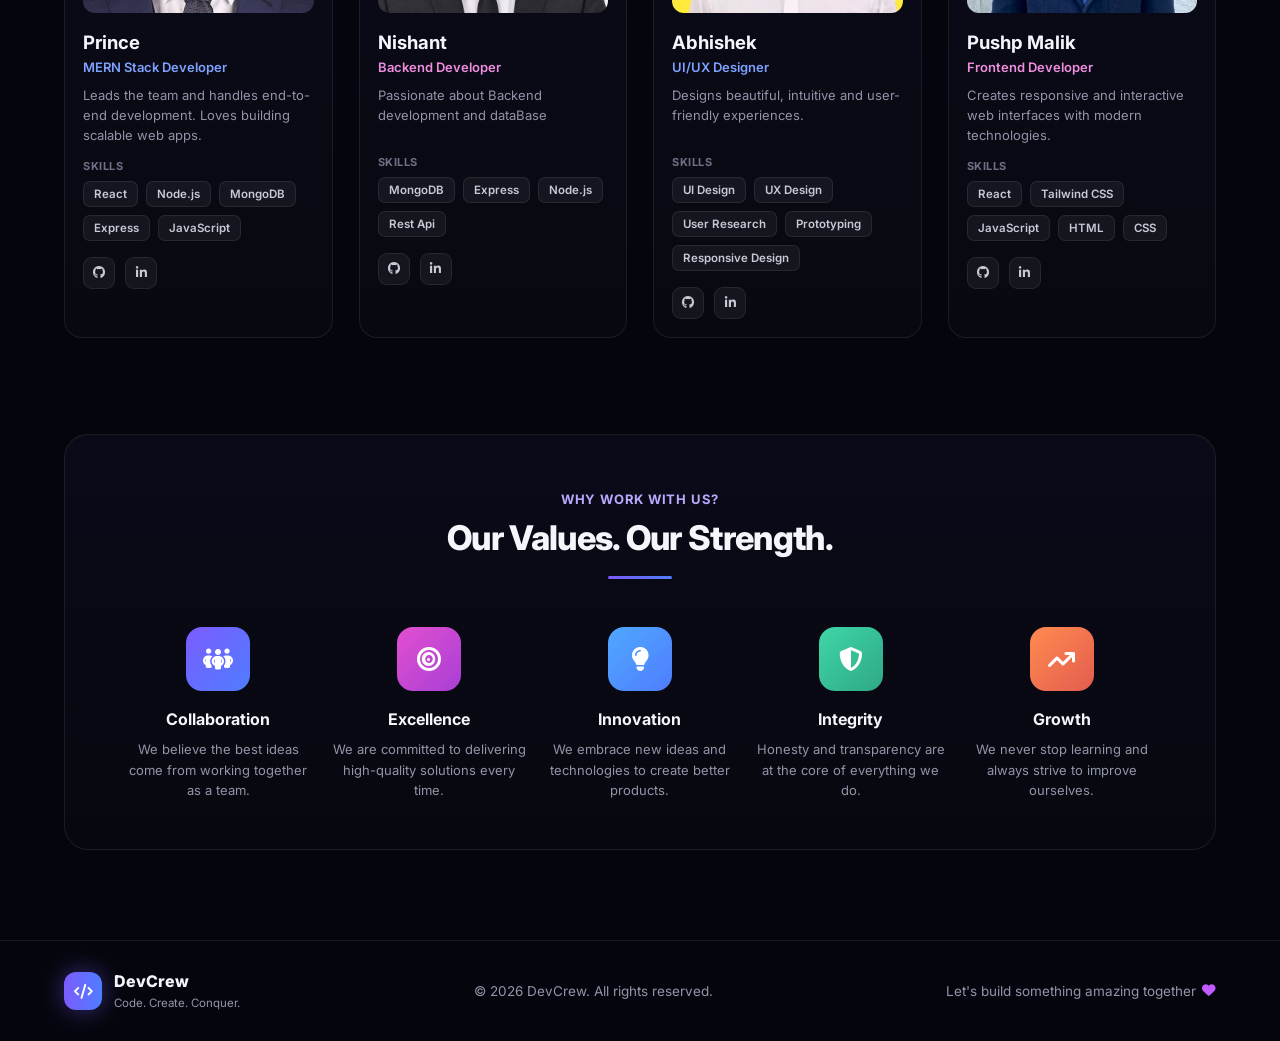
==== commit aca3c85c: "update" ====
--- a/pages/about.html
+++ b/pages/about.html
@@ -25,7 +25,7 @@
             </div>
 
             <nav class="nav-links" id="navLinks">
-                <a href="/">Home</a>
+                <a href="../index.html">Home</a>
                 <a href="./about.html" class="active">About Us</a>
                 <a href="./project.html">Projects</a>
                 <a href="./contact.html">Contact</a>
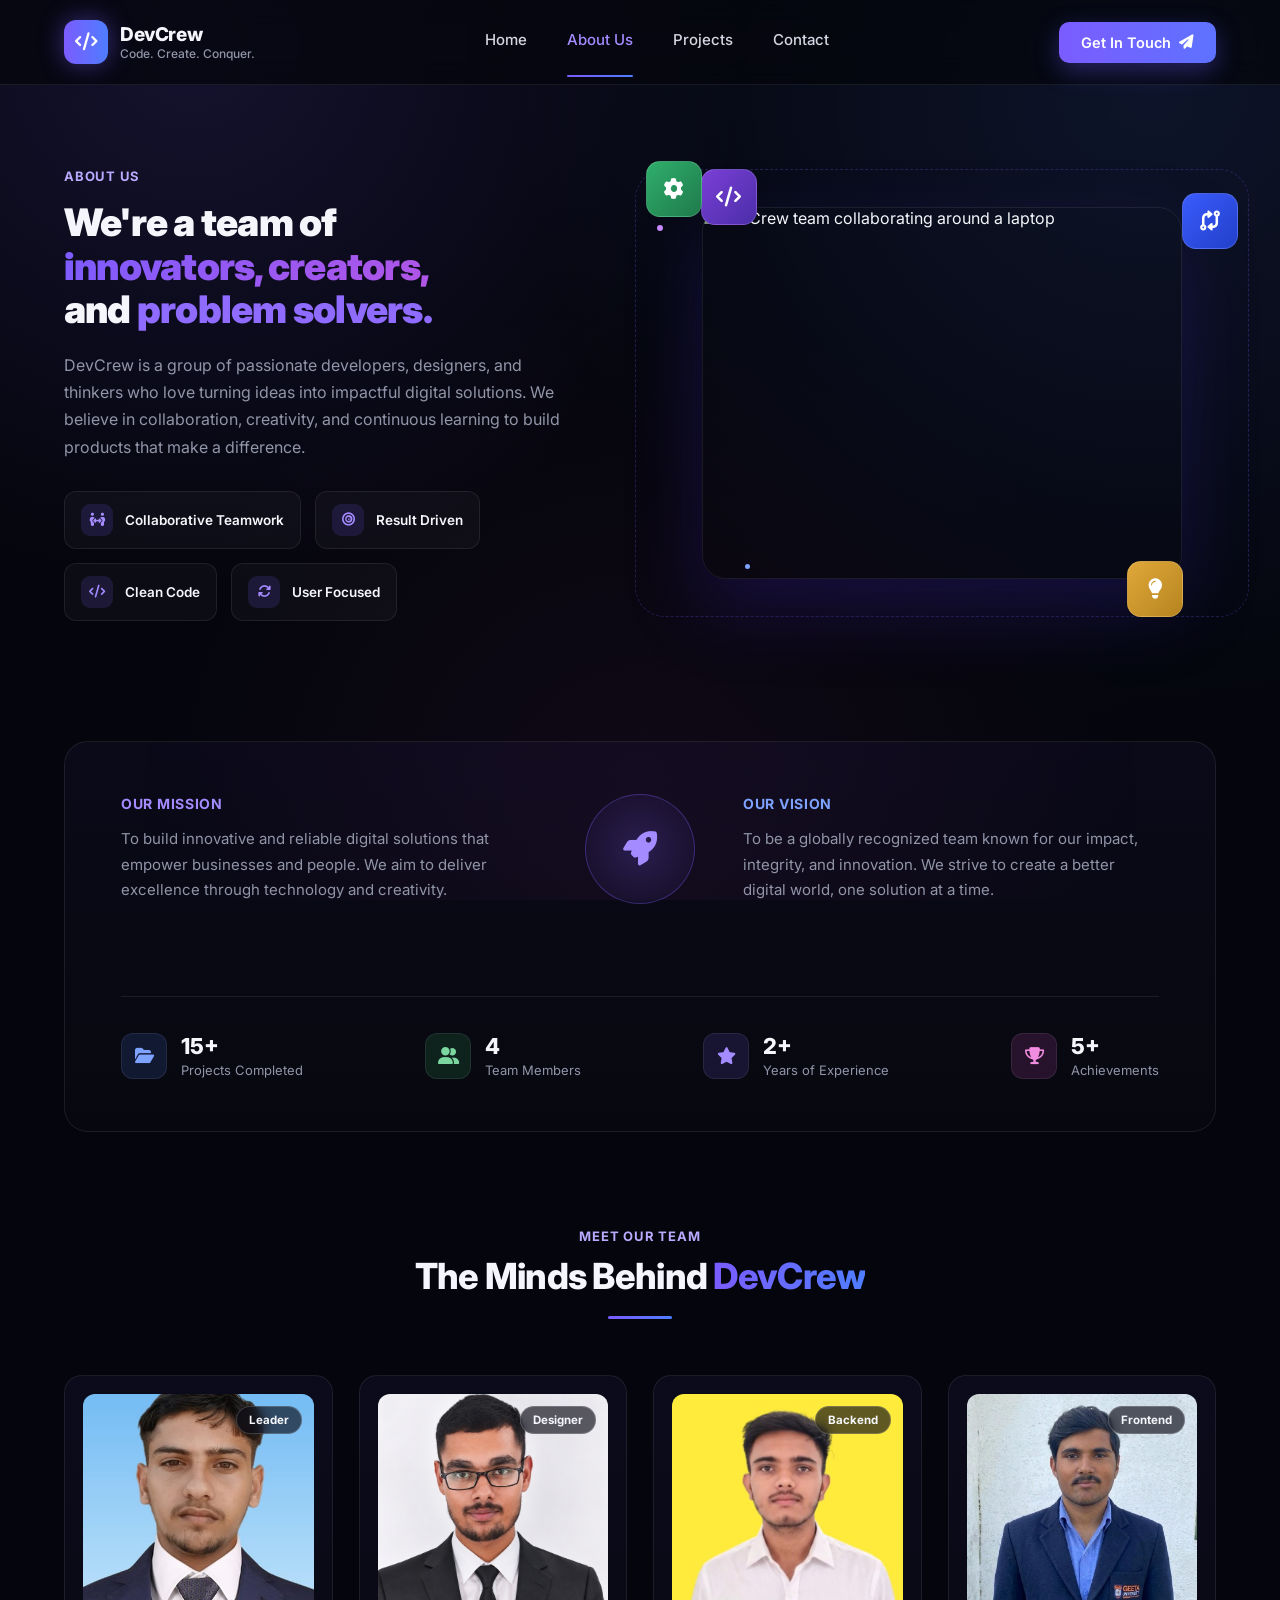
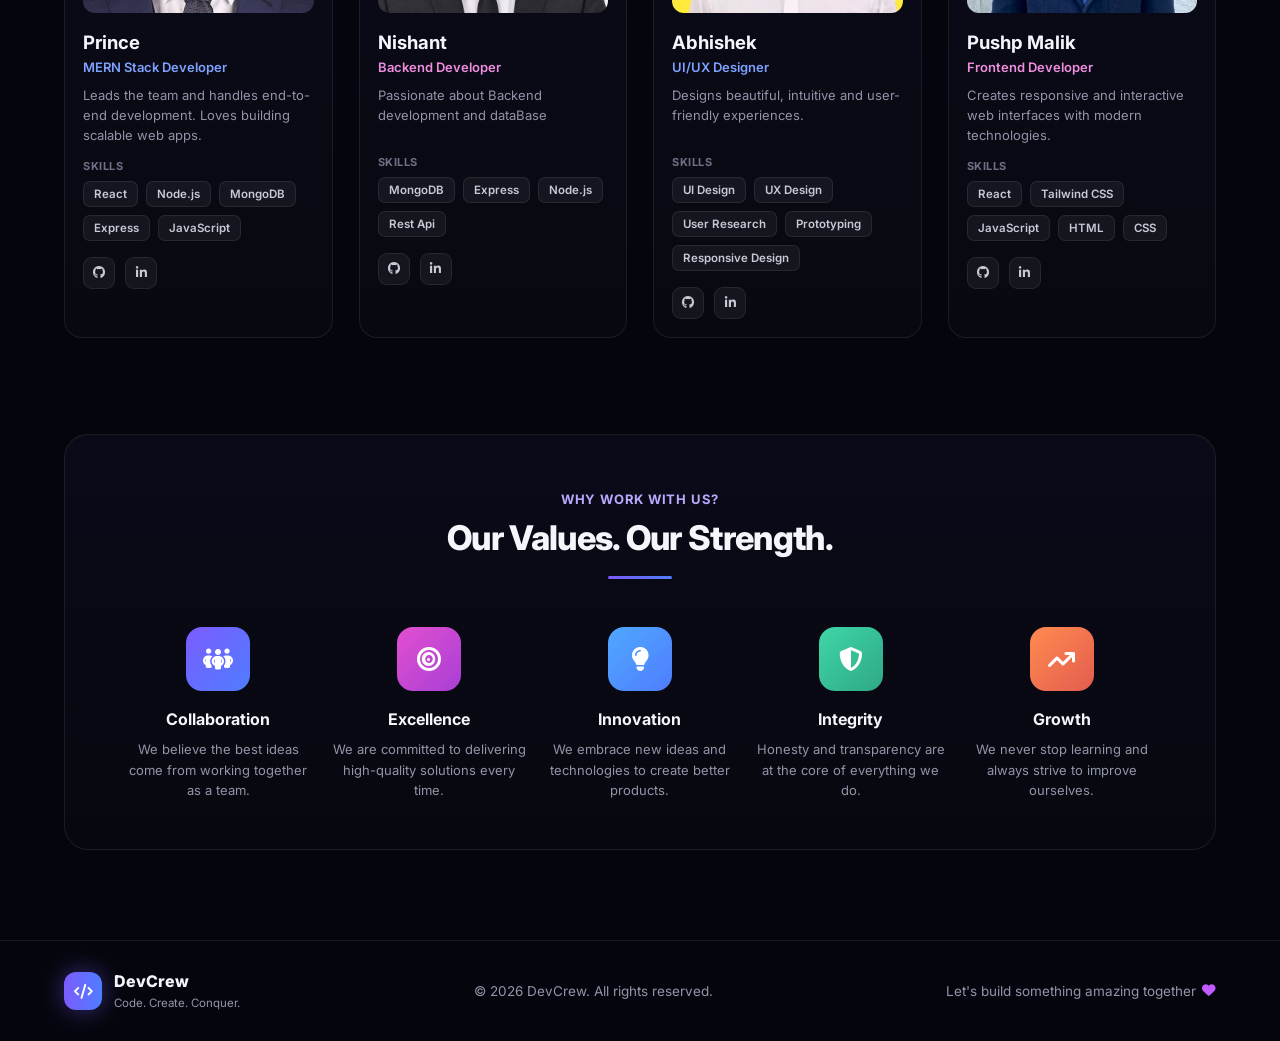
==== commit 5bada7d6: "update" ====
--- a/pages/about.html
+++ b/pages/about.html
@@ -135,8 +135,8 @@
                     <span class="tag">Express</span><span class="tag">JavaScript</span>
                 </div>
                 <div class="socials">
-                    <a class="social" href="#" aria-label="GitHub"><i class="fa-brands fa-github"></i></a>
-                    <a class="social" href="#" aria-label="LinkedIn"><i class="fa-brands fa-linkedin-in"></i></a>
+                    <a class="social" href="https://github.com/PrinceRathi562006" aria-label="GitHub"><i class="fa-brands fa-github"></i></a>
+                    <a class="social" href="https://www.linkedin.com/in/prince566/" aria-label="LinkedIn"><i class="fa-brands fa-linkedin-in"></i></a>
                 </div>
             </div>
 
@@ -154,8 +154,8 @@
                     <span class="tag">Rest Api</span>
                 </div>
                 <div class="socials">
-                    <a class="social" href="#" aria-label="GitHub"><i class="fa-brands fa-github"></i></a>
-                    <a class="social" href="#" aria-label="LinkedIn"><i class="fa-brands fa-linkedin-in"></i></a>
+                    <a class="social" href="https://github.com/nishantghangas42-debug" aria-label="GitHub"><i class="fa-brands fa-github"></i></a>
+                    <a class="social" href="https://www.linkedin.com/in/nishant-ghangas-75b628323/" aria-label="LinkedIn"><i class="fa-brands fa-linkedin-in"></i></a>
                 </div>
             </div>
 
@@ -174,8 +174,8 @@
                     <span class="tag">Prototyping</span><span class="tag">Responsive Design</span>
                 </div>
                 <div class="socials">
-                    <a class="social" href="#" aria-label="GitHub"><i class="fa-brands fa-github"></i></a>
-                    <a class="social" href="#" aria-label="LinkedIn"><i class="fa-brands fa-linkedin-in"></i></a>
+                    <a class="social" href="https://github.com/ABHI99271/ABHI99271" aria-label="GitHub"><i class="fa-brands fa-github"></i></a>
+                    <a class="social" href="https://www.linkedin.com/in/abhishek-pundir-388731323/" aria-label="LinkedIn"><i class="fa-brands fa-linkedin-in"></i></a>
                 </div>
             </div>
 
@@ -194,8 +194,8 @@
                     <span class="tag">HTML</span><span class="tag">CSS</span>
                 </div>
                 <div class="socials">
-                    <a class="social" href="#" aria-label="GitHub"><i class="fa-brands fa-github"></i></a>
-                    <a class="social" href="#" aria-label="LinkedIn"><i class="fa-brands fa-linkedin-in"></i></a>
+                    <a class="social" href="https://github.com/PushpMalik" aria-label="GitHub"><i class="fa-brands fa-github"></i></a>
+                    <a class="social" href="https://www.linkedin.com/in/pushp-malik/" aria-label="LinkedIn"><i class="fa-brands fa-linkedin-in"></i></a>
                 </div>
             </div>
         </div>
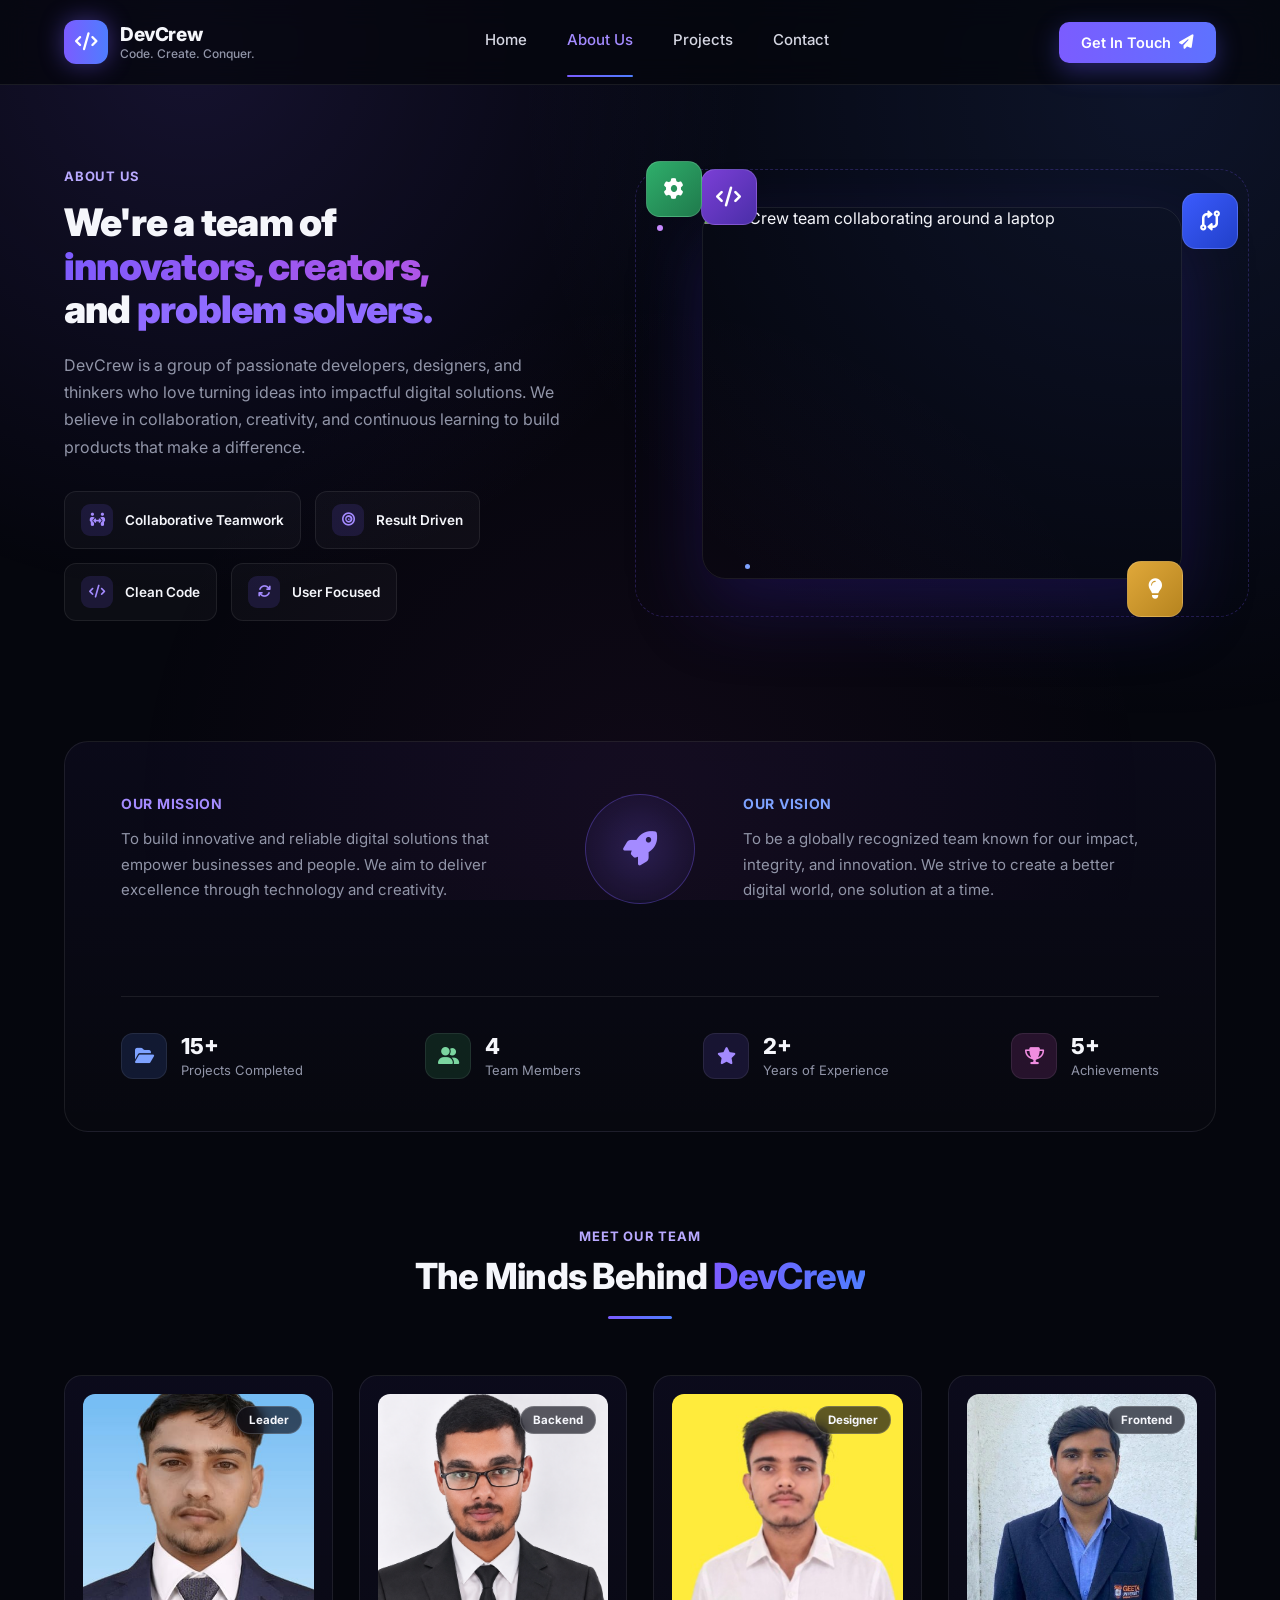
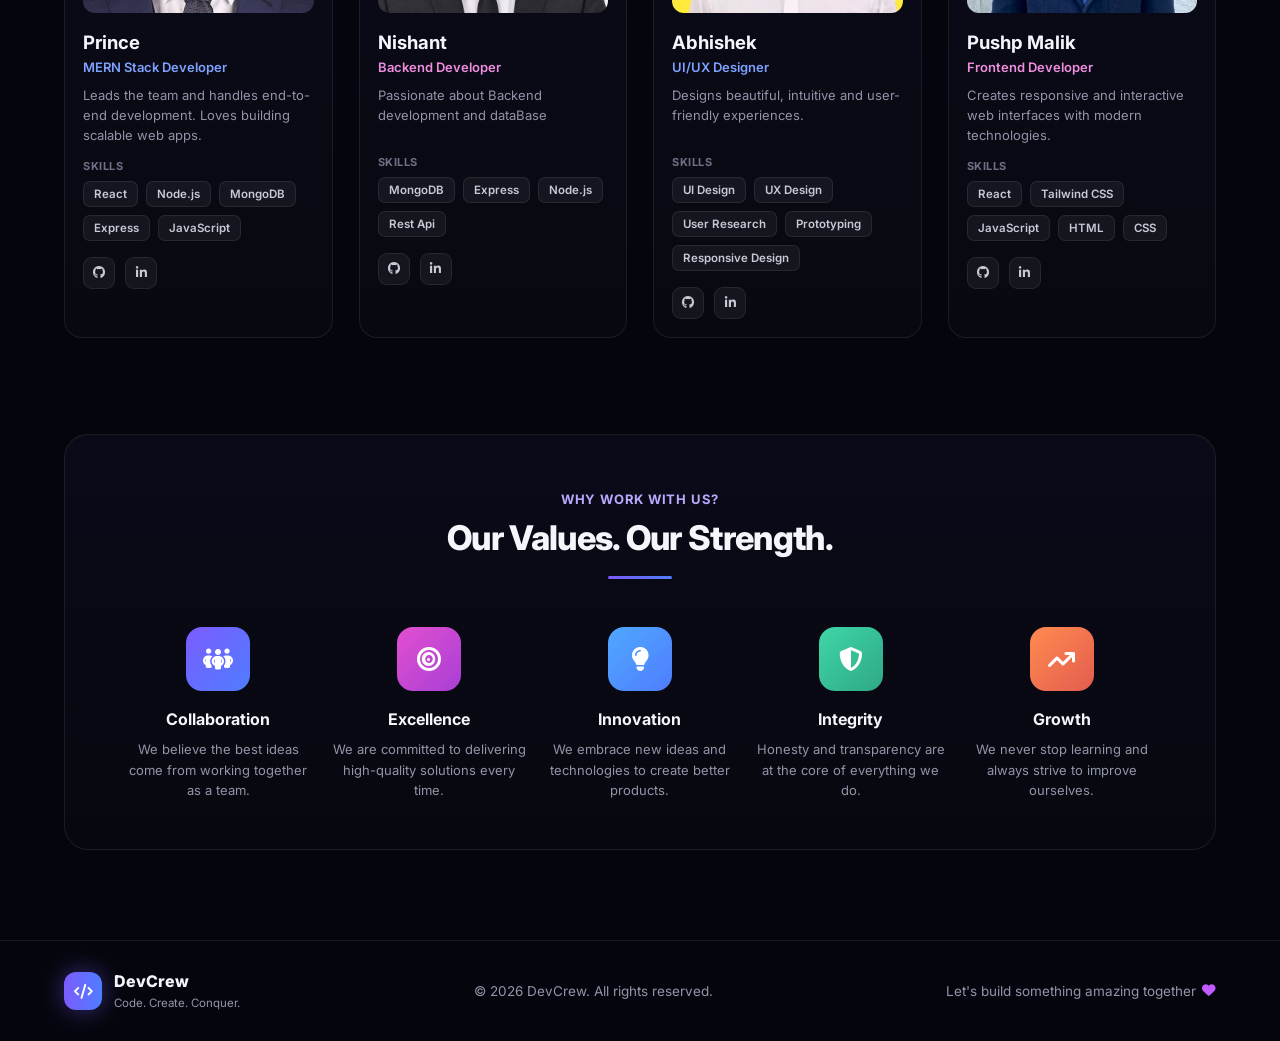
==== commit 6ceb6e16: "changes" ====
--- a/pages/about.html
+++ b/pages/about.html
@@ -143,7 +143,7 @@
             <div class="card">
                 <div class="card-photo">
                     <img src="../assets/images/Nishant.png" alt="Nishant" loading="lazy">
-                    <span class="badge">Designer</span>
+                    <span class="badge">Backend</span>
                 </div>
                 <h4>Nishant</h4>
                 <span class="role pink">Backend Developer</span>
@@ -162,7 +162,7 @@
             <div class="card">
                 <div class="card-photo">
                     <img src="../assets/images/Abhishek.jpg" alt="Abhishek" loading="lazy">
-                    <span class="badge">Backend</span>
+                    <span class="badge">Designer</span>
                 </div>
                 <h4>Abhishek</h4>
                 <span class="role blue">UI/UX Designer</span>
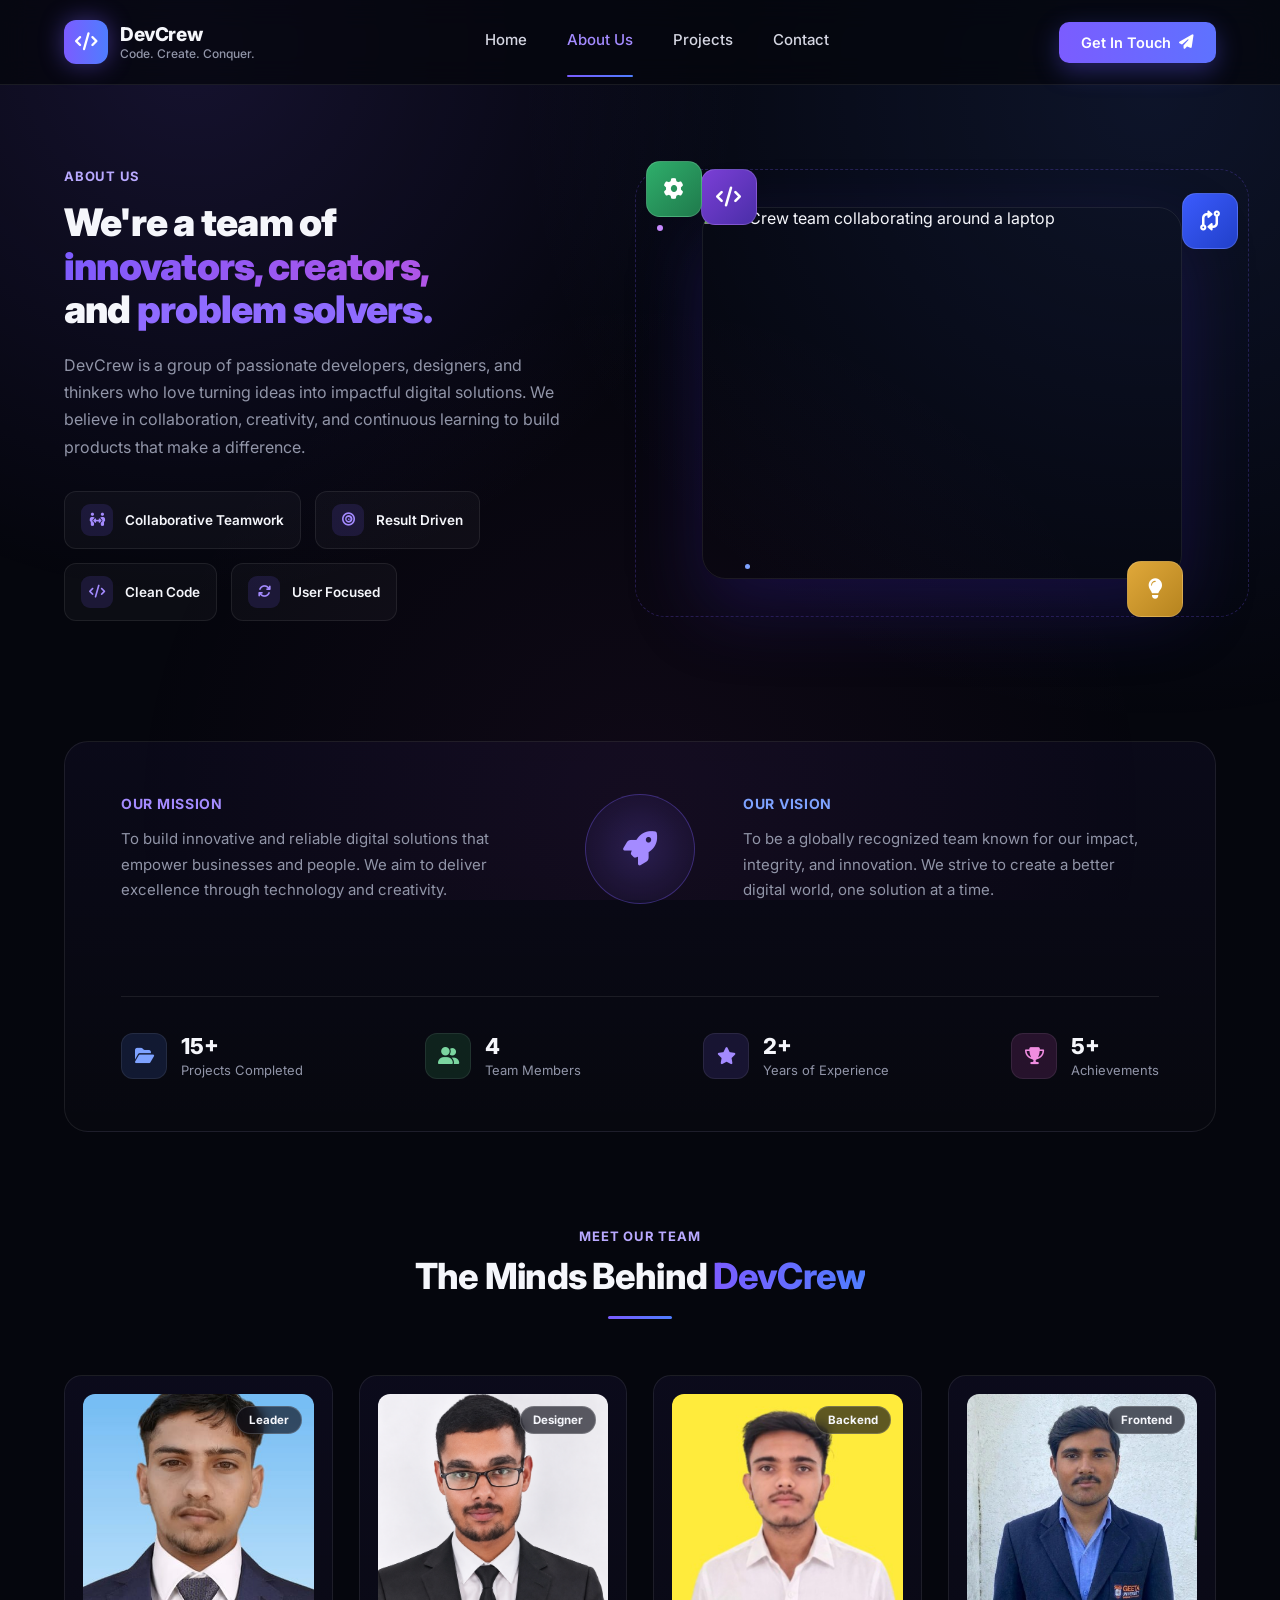
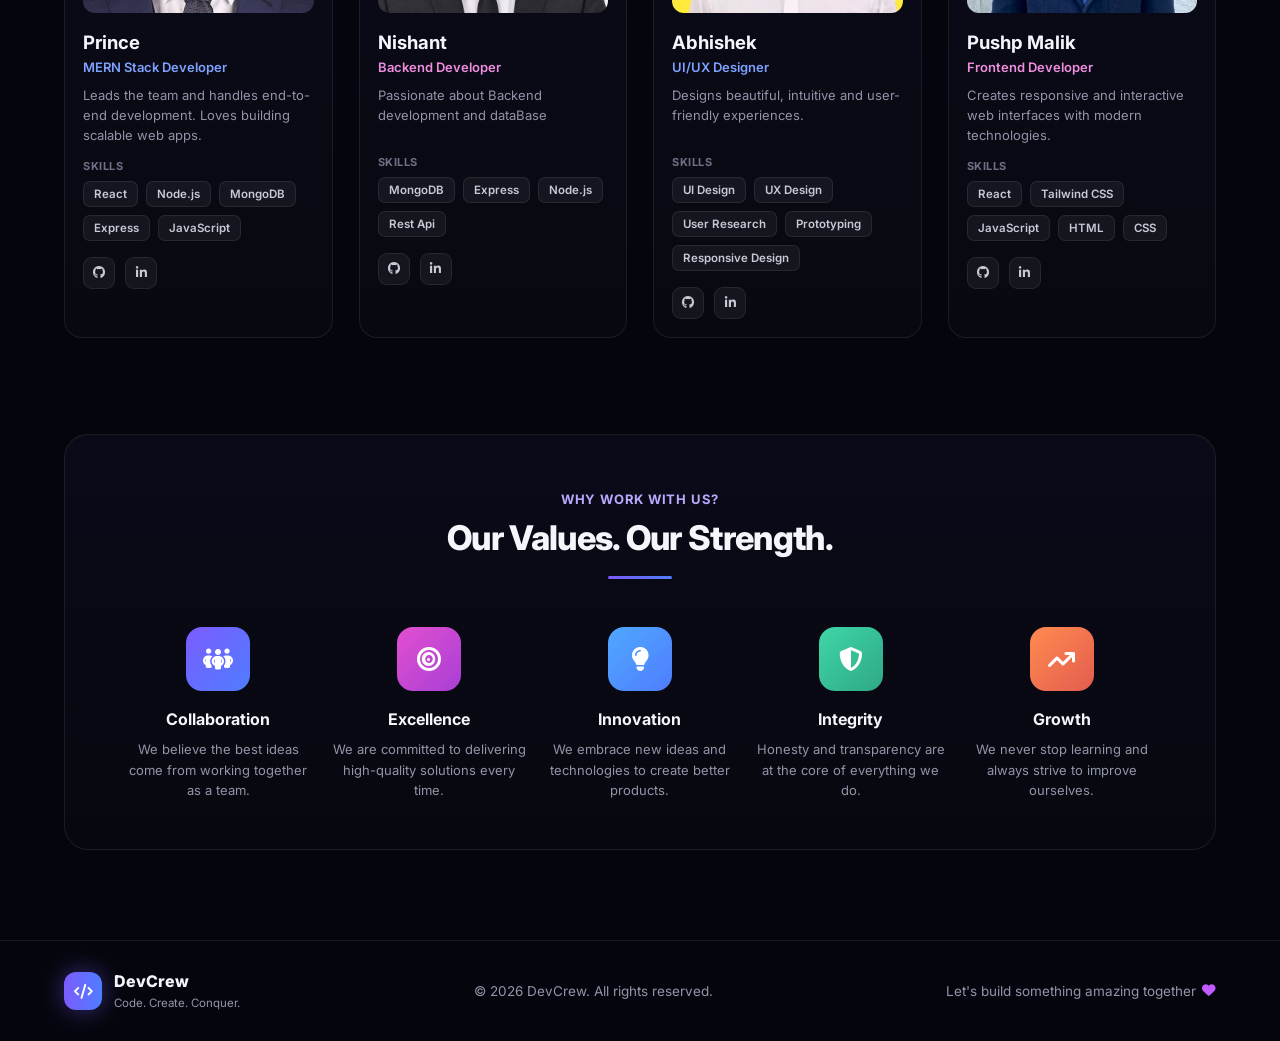
==== commit 97429f92: "updates" ====
--- a/pages/about.html
+++ b/pages/about.html
@@ -143,7 +143,7 @@
             <div class="card">
                 <div class="card-photo">
                     <img src="../assets/images/Nishant.png" alt="Nishant" loading="lazy">
-                    <span class="badge">Backend</span>
+                    <span class="badge">Designer</span>
                 </div>
                 <h4>Nishant</h4>
                 <span class="role pink">Backend Developer</span>
@@ -162,7 +162,7 @@
             <div class="card">
                 <div class="card-photo">
                     <img src="../assets/images/Abhishek.jpg" alt="Abhishek" loading="lazy">
-                    <span class="badge">Designer</span>
+                    <span class="badge">Backend</span>
                 </div>
                 <h4>Abhishek</h4>
                 <span class="role blue">UI/UX Designer</span>
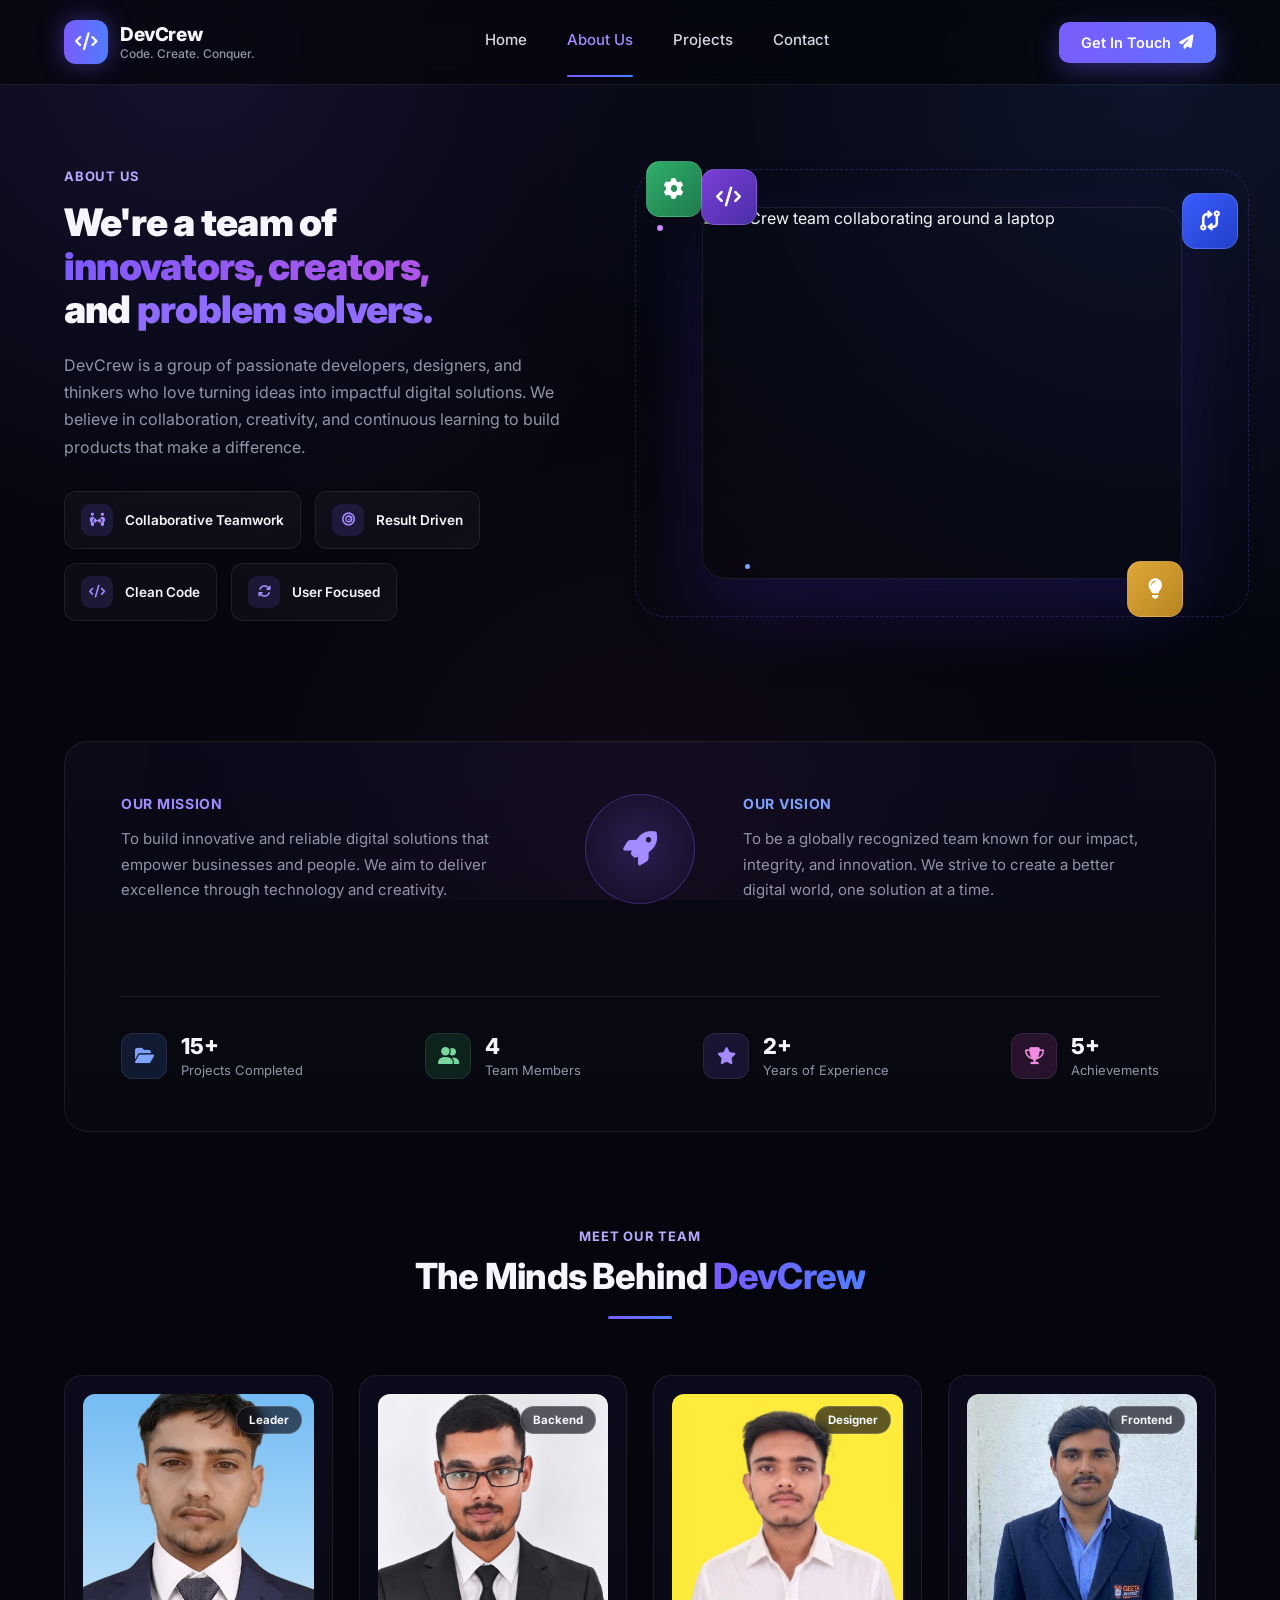
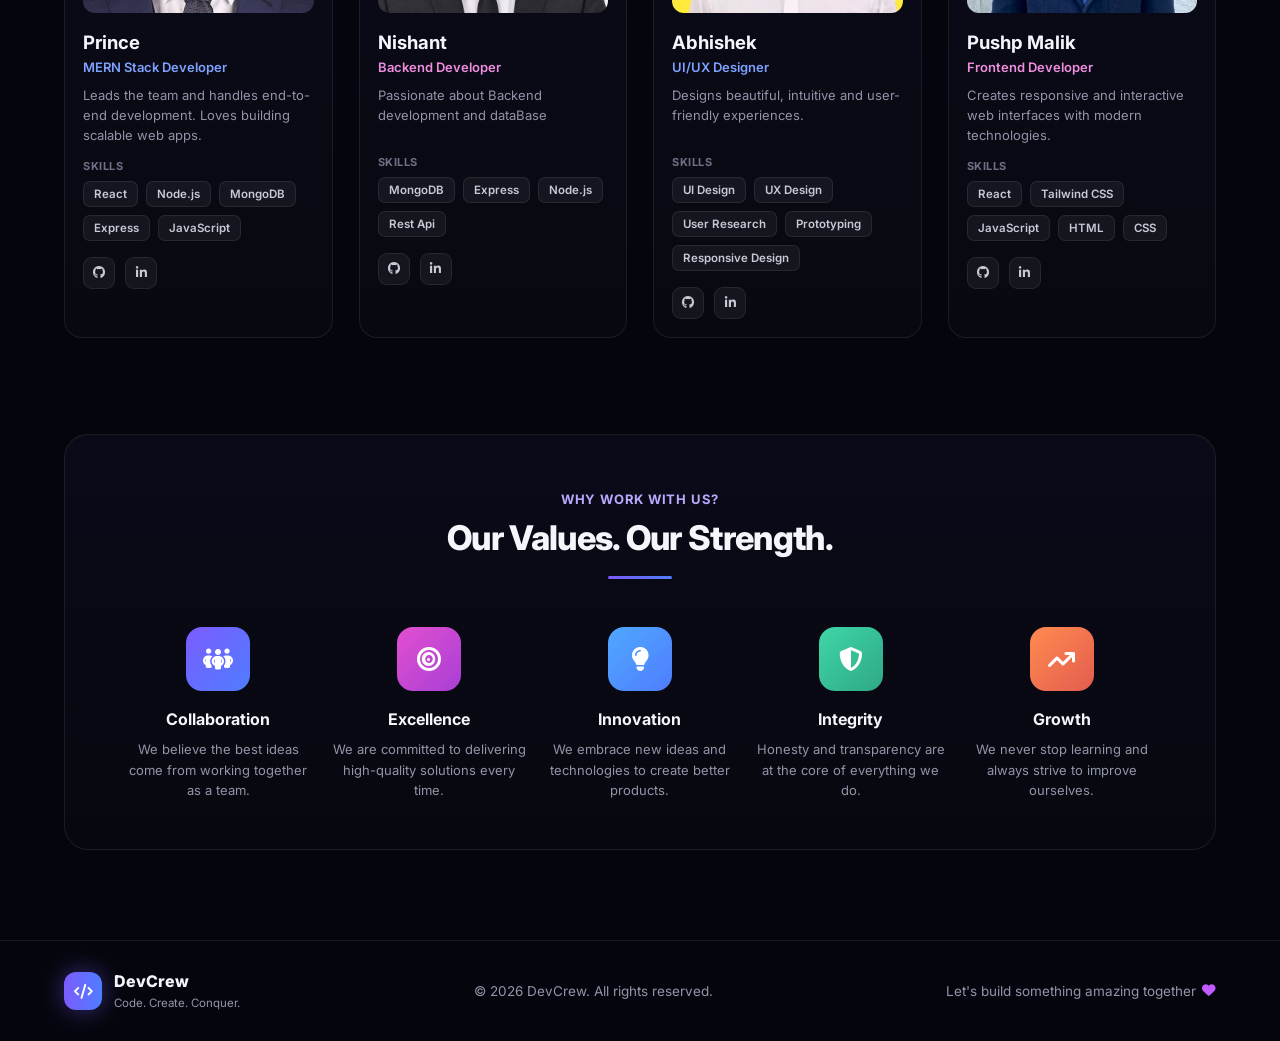
==== commit e3638719: "Merge pull request #6 from PrinceRathi562006/nishant Nishant" ====
--- a/pages/about.html
+++ b/pages/about.html
@@ -135,15 +135,15 @@
                     <span class="tag">Express</span><span class="tag">JavaScript</span>
                 </div>
                 <div class="socials">
-                    <a class="social" href="https://github.com/PrinceRathi562006" aria-label="GitHub"><i class="fa-brands fa-github"></i></a>
-                    <a class="social" href="https://www.linkedin.com/in/prince566/" aria-label="LinkedIn"><i class="fa-brands fa-linkedin-in"></i></a>
+                    <a class="social" href="https://github.com/PrinceRathi562006" aria-label="GitHub" target="_blank"><i class="fa-brands fa-github"></i></a>
+                    <a class="social" href="https://www.linkedin.com/in/prince566/" aria-label="LinkedIn" target="_blank"><i class="fa-brands fa-linkedin-in"></i></a>
                 </div>
             </div>
 
             <div class="card">
                 <div class="card-photo">
                     <img src="../assets/images/Nishant.png" alt="Nishant" loading="lazy">
-                    <span class="badge">Designer</span>
+                    <span class="badge">Backend</span>
                 </div>
                 <h4>Nishant</h4>
                 <span class="role pink">Backend Developer</span>
@@ -154,15 +154,15 @@
                     <span class="tag">Rest Api</span>
                 </div>
                 <div class="socials">
-                    <a class="social" href="https://github.com/nishantghangas42-debug" aria-label="GitHub"><i class="fa-brands fa-github"></i></a>
-                    <a class="social" href="https://www.linkedin.com/in/nishant-ghangas-75b628323/" aria-label="LinkedIn"><i class="fa-brands fa-linkedin-in"></i></a>
+                    <a class="social" href="https://github.com/nishantghangas42-debug" aria-label="GitHub" target="_blank"><i class="fa-brands fa-github"></i></a>
+                    <a class="social" href="https://www.linkedin.com/in/nishant-ghangas-75b628323/" aria-label="LinkedIn" target="_blank"><i class="fa-brands fa-linkedin-in"></i></a>
                 </div>
             </div>
 
             <div class="card">
                 <div class="card-photo">
                     <img src="../assets/images/Abhishek.jpg" alt="Abhishek" loading="lazy">
-                    <span class="badge">Backend</span>
+                    <span class="badge">Designer</span>
                 </div>
                 <h4>Abhishek</h4>
                 <span class="role blue">UI/UX Designer</span>
@@ -174,8 +174,8 @@
                     <span class="tag">Prototyping</span><span class="tag">Responsive Design</span>
                 </div>
                 <div class="socials">
-                    <a class="social" href="https://github.com/ABHI99271/ABHI99271" aria-label="GitHub"><i class="fa-brands fa-github"></i></a>
-                    <a class="social" href="https://www.linkedin.com/in/abhishek-pundir-388731323/" aria-label="LinkedIn"><i class="fa-brands fa-linkedin-in"></i></a>
+                    <a class="social" href="https://github.com/ABHI99271/ABHI99271" aria-label="GitHub" target="_blank"><i class="fa-brands fa-github"></i></a>
+                    <a class="social" href="https://www.linkedin.com/in/abhishek-pundir-388731323/" aria-label="LinkedIn" target="_blank"><i class="fa-brands fa-linkedin-in"></i></a>
                 </div>
             </div>
 
@@ -194,8 +194,8 @@
                     <span class="tag">HTML</span><span class="tag">CSS</span>
                 </div>
                 <div class="socials">
-                    <a class="social" href="https://github.com/PushpMalik" aria-label="GitHub"><i class="fa-brands fa-github"></i></a>
-                    <a class="social" href="https://www.linkedin.com/in/pushp-malik/" aria-label="LinkedIn"><i class="fa-brands fa-linkedin-in"></i></a>
+                    <a class="social" href="https://github.com/PushpMalik" aria-label="GitHub" target="_blank"><i class="fa-brands fa-github"></i></a>
+                    <a class="social" href="https://www.linkedin.com/in/pushp-malik/" aria-label="LinkedIn" target="_blank"><i class="fa-brands fa-linkedin-in"></i></a>
                 </div>
             </div>
         </div>
